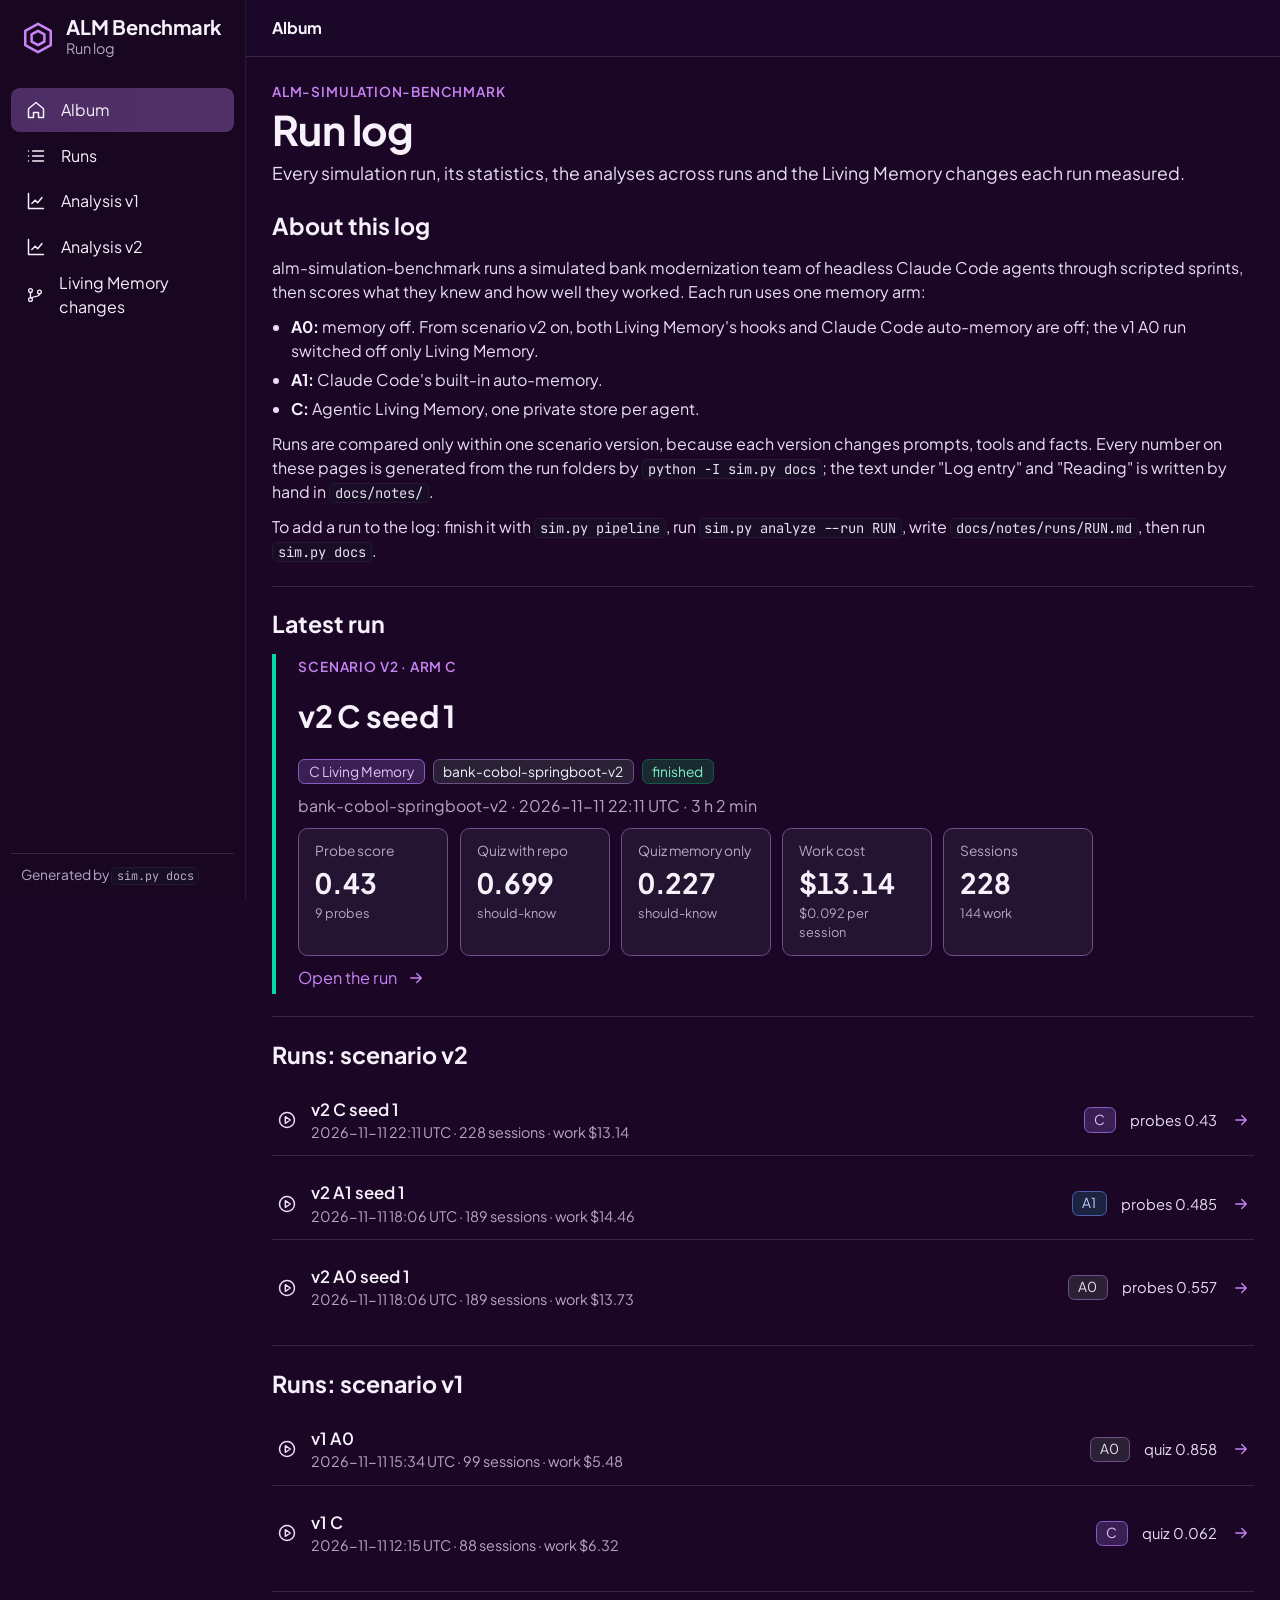
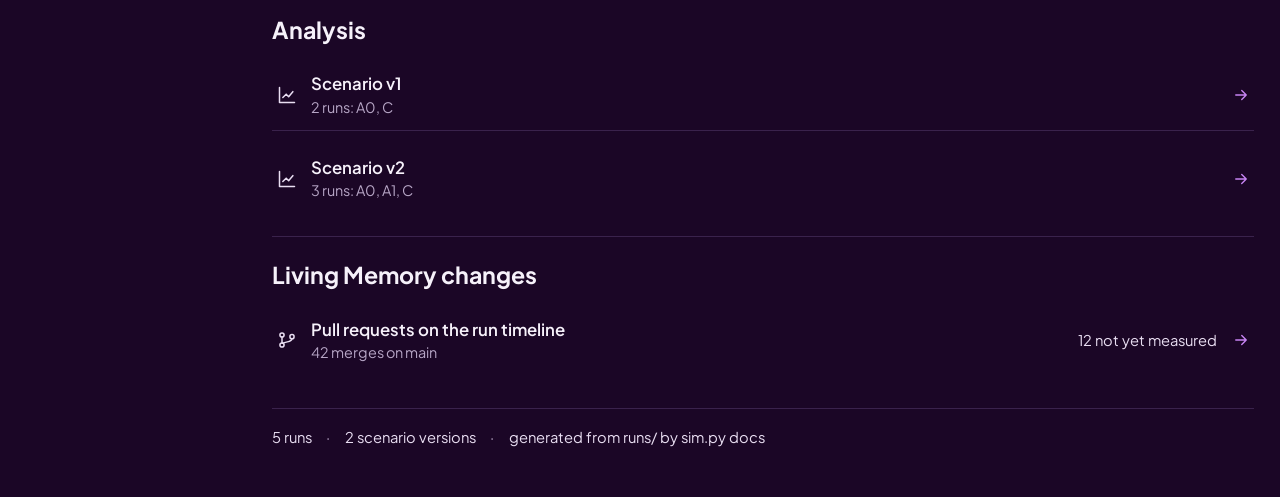
==== docs/index.html @ 25324989 "Run log: docs/ album in Markdown and HTML sim.py docs (simkit/docs.py) writes docs/ from runs/*/ met" ====
<!doctype html>
<html lang="en">
<head>
<meta charset="utf-8">
<meta name="viewport" content="width=device-width, initial-scale=1">
<title>Run log - ALM benchmark run log</title>
<link rel="preconnect" href="https://fonts.googleapis.com">
<link rel="preconnect" href="https://fonts.gstatic.com" crossorigin>
<link rel="stylesheet" href="https://fonts.googleapis.com/css2?family=JetBrains+Mono:wght@400;600&amp;family=Plus+Jakarta+Sans:wght@400;500;600;700&amp;display=swap">
<link rel="stylesheet" href="album.css">
</head>
<body>
<div class="shell">
<aside class="sidebar">
<a class="brand-block" href="index.html"><span class="brand-mark"><svg viewBox="0 0 24 24" width="34" height="34" fill="none" stroke="currentColor" stroke-width="1.8" stroke-linecap="round" stroke-linejoin="round" aria-hidden="true"><path d="M12 2 21 7v10l-9 5-9-5V7z"/><path d="m12 7 4.5 2.5v5L12 17l-4.5-2.5v-5z"/></svg></span><span><span class="brand-name">ALM Benchmark</span><span class="brand-sub">Run log</span></span></a>
<nav class="nav"><a class="nav-item on" href="index.html"><svg viewBox="0 0 24 24" width="20" height="20" fill="none" stroke="currentColor" stroke-width="1.8" stroke-linecap="round" stroke-linejoin="round" aria-hidden="true"><path d="M3 10.5 12 3l9 7.5V21h-6v-6H9v6H3z"/></svg><span>Album</span></a><a class="nav-item" href="index.html#runs-v2"><svg viewBox="0 0 24 24" width="20" height="20" fill="none" stroke="currentColor" stroke-width="1.8" stroke-linecap="round" stroke-linejoin="round" aria-hidden="true"><path d="M8 6h13M8 12h13M8 18h13M3 6h.01M3 12h.01M3 18h.01"/></svg><span>Runs</span></a><a class="nav-item" href="analysis/v1.html"><svg viewBox="0 0 24 24" width="20" height="20" fill="none" stroke="currentColor" stroke-width="1.8" stroke-linecap="round" stroke-linejoin="round" aria-hidden="true"><path d="M3 3v18h18"/><path d="m7 15 4-4 3 3 5-6"/></svg><span>Analysis v1</span></a><a class="nav-item" href="analysis/v2.html"><svg viewBox="0 0 24 24" width="20" height="20" fill="none" stroke="currentColor" stroke-width="1.8" stroke-linecap="round" stroke-linejoin="round" aria-hidden="true"><path d="M3 3v18h18"/><path d="m7 15 4-4 3 3 5-6"/></svg><span>Analysis v2</span></a><a class="nav-item" href="living-memory-changes.html"><svg viewBox="0 0 24 24" width="20" height="20" fill="none" stroke="currentColor" stroke-width="1.8" stroke-linecap="round" stroke-linejoin="round" aria-hidden="true"><circle cx="6" cy="6" r="2.5"/><circle cx="6" cy="18" r="2.5"/><circle cx="18" cy="8" r="2.5"/><path d="M6 8.5v7M18 10.5c0 4-6 3-11.5 5.5"/></svg><span>Living Memory changes</span></a></nav>
<div class="sidebar-foot muted small">Generated by <code>sim.py docs</code></div>
</aside>
<div class="main">
<header class="topbar"><div class="crumbs"><span class="crumb here">Album</span></div></header>
<main class="page">
<div class="page-head"><div class="page-title">
<div class="eyebrow">alm-simulation-benchmark</div>
<h1>Run log</h1>
<p class="page-sub">Every simulation run, its statistics, the analyses across runs and the Living Memory changes each run measured.</p>

</div></div>
<div class="stack"><section class="section"><div class="section-head"><h2>About this log</h2></div><div class="prose"><p>alm-simulation-benchmark runs a simulated bank modernization team of headless Claude Code agents through scripted sprints, then scores what they knew and how well they worked. Each run uses one memory arm:</p>
<ul><li><strong>A0:</strong> memory off. From scenario v2 on, both Living Memory's hooks and Claude Code auto-memory are off; the v1 A0 run switched off only Living Memory.</li><li><strong>A1:</strong> Claude Code's built-in auto-memory.</li><li><strong>C:</strong> Agentic Living Memory, one private store per agent.</li></ul>
<p>Runs are compared only within one scenario version, because each version changes prompts, tools and facts. Every number on these pages is generated from the run folders by <code>python -I sim.py docs</code>; the text under "Log entry" and "Reading" is written by hand in <code>docs/notes/</code>.</p>
<p>To add a run to the log: finish it with <code>sim.py pipeline</code>, run <code>sim.py analyze --run RUN</code>, write <code>docs/notes/runs/RUN.md</code>, then run <code>sim.py docs</code>.</p></div></section>
<section class="section"><div class="section-head"><h2>Latest run</h2></div><div class="featured"><div class="eyebrow">Scenario v2 · arm C</div><h3><a href="runs/bank-cobol-springboot-v2-20261111-161109-C-s1.html">v2 C seed 1</a></h3><div class="page-meta"><span class="status-chip arm-c">C Living Memory</span><span class="status-chip ">bank-cobol-springboot-v2</span><span class="status-chip succeeded">finished</span></div><p class="muted">bank-cobol-springboot-v2 · 2026-11-11 22:11 UTC · 3 h 2 min</p><div class="tiles"><div class="tile"><div class="tile-label">Probe score</div><div class="tile-value">0.43</div><div class="tile-sub">9 probes</div></div><div class="tile"><div class="tile-label">Quiz with repo</div><div class="tile-value">0.699</div><div class="tile-sub">should-know</div></div><div class="tile"><div class="tile-label">Quiz memory only</div><div class="tile-value">0.227</div><div class="tile-sub">should-know</div></div><div class="tile"><div class="tile-label">Work cost</div><div class="tile-value">$13.14</div><div class="tile-sub">$0.092 per session</div></div><div class="tile"><div class="tile-label">Sessions</div><div class="tile-value">228</div><div class="tile-sub">144 work</div></div></div><a class="arrow-link" href="runs/bank-cobol-springboot-v2-20261111-161109-C-s1.html">Open the run <svg viewBox="0 0 24 24" width="18" height="18" fill="none" stroke="currentColor" stroke-width="1.8" stroke-linecap="round" stroke-linejoin="round" aria-hidden="true"><path d="M5 12h14M13 6l6 6-6 6"/></svg></a></div></section>
<section class="section" id="runs-v2"><div class="section-head"><h2>Runs: scenario v2</h2></div><a class="arrow-row" href="runs/bank-cobol-springboot-v2-20261111-161109-C-s1.html"><span class="row-icon"><svg viewBox="0 0 24 24" width="20" height="20" fill="none" stroke="currentColor" stroke-width="1.8" stroke-linecap="round" stroke-linejoin="round" aria-hidden="true"><circle cx="12" cy="12" r="9"/><path d="m10 8 6 4-6 4z"/></svg></span><span class="row-label"><span class="row-title">v2 C seed 1</span><span class="row-sub">2026-11-11 22:11 UTC · 228 sessions · work $13.14</span></span><span class="status-chip arm-c">C</span><span class="row-meta">probes 0.43</span><span class="row-arrow"><svg viewBox="0 0 24 24" width="18" height="18" fill="none" stroke="currentColor" stroke-width="1.8" stroke-linecap="round" stroke-linejoin="round" aria-hidden="true"><path d="M5 12h14M13 6l6 6-6 6"/></svg></span></a><a class="arrow-row" href="runs/bank-cobol-springboot-v2-20261111-120652-A1-s1.html"><span class="row-icon"><svg viewBox="0 0 24 24" width="20" height="20" fill="none" stroke="currentColor" stroke-width="1.8" stroke-linecap="round" stroke-linejoin="round" aria-hidden="true"><circle cx="12" cy="12" r="9"/><path d="m10 8 6 4-6 4z"/></svg></span><span class="row-label"><span class="row-title">v2 A1 seed 1</span><span class="row-sub">2026-11-11 18:06 UTC · 189 sessions · work $14.46</span></span><span class="status-chip arm-a1">A1</span><span class="row-meta">probes 0.485</span><span class="row-arrow"><svg viewBox="0 0 24 24" width="18" height="18" fill="none" stroke="currentColor" stroke-width="1.8" stroke-linecap="round" stroke-linejoin="round" aria-hidden="true"><path d="M5 12h14M13 6l6 6-6 6"/></svg></span></a><a class="arrow-row" href="runs/bank-cobol-springboot-v2-20261111-120632-A0-s1.html"><span class="row-icon"><svg viewBox="0 0 24 24" width="20" height="20" fill="none" stroke="currentColor" stroke-width="1.8" stroke-linecap="round" stroke-linejoin="round" aria-hidden="true"><circle cx="12" cy="12" r="9"/><path d="m10 8 6 4-6 4z"/></svg></span><span class="row-label"><span class="row-title">v2 A0 seed 1</span><span class="row-sub">2026-11-11 18:06 UTC · 189 sessions · work $13.73</span></span><span class="status-chip arm-a0">A0</span><span class="row-meta">probes 0.557</span><span class="row-arrow"><svg viewBox="0 0 24 24" width="18" height="18" fill="none" stroke="currentColor" stroke-width="1.8" stroke-linecap="round" stroke-linejoin="round" aria-hidden="true"><path d="M5 12h14M13 6l6 6-6 6"/></svg></span></a></section>
<section class="section" id="runs-v1"><div class="section-head"><h2>Runs: scenario v1</h2></div><a class="arrow-row" href="runs/bank-cobol-springboot-20261111-093450-memoff.html"><span class="row-icon"><svg viewBox="0 0 24 24" width="20" height="20" fill="none" stroke="currentColor" stroke-width="1.8" stroke-linecap="round" stroke-linejoin="round" aria-hidden="true"><circle cx="12" cy="12" r="9"/><path d="m10 8 6 4-6 4z"/></svg></span><span class="row-label"><span class="row-title">v1 A0</span><span class="row-sub">2026-11-11 15:34 UTC · 99 sessions · work $5.48</span></span><span class="status-chip arm-a0">A0</span><span class="row-meta">quiz 0.858</span><span class="row-arrow"><svg viewBox="0 0 24 24" width="18" height="18" fill="none" stroke="currentColor" stroke-width="1.8" stroke-linecap="round" stroke-linejoin="round" aria-hidden="true"><path d="M5 12h14M13 6l6 6-6 6"/></svg></span></a><a class="arrow-row" href="runs/bank-cobol-springboot-20261111-061514.html"><span class="row-icon"><svg viewBox="0 0 24 24" width="20" height="20" fill="none" stroke="currentColor" stroke-width="1.8" stroke-linecap="round" stroke-linejoin="round" aria-hidden="true"><circle cx="12" cy="12" r="9"/><path d="m10 8 6 4-6 4z"/></svg></span><span class="row-label"><span class="row-title">v1 C</span><span class="row-sub">2026-11-11 12:15 UTC · 88 sessions · work $6.32</span></span><span class="status-chip arm-c">C</span><span class="row-meta">quiz 0.062</span><span class="row-arrow"><svg viewBox="0 0 24 24" width="18" height="18" fill="none" stroke="currentColor" stroke-width="1.8" stroke-linecap="round" stroke-linejoin="round" aria-hidden="true"><path d="M5 12h14M13 6l6 6-6 6"/></svg></span></a></section>
<section class="section" id="analysis"><div class="section-head"><h2>Analysis</h2></div><a class="arrow-row" href="analysis/v1.html"><span class="row-icon"><svg viewBox="0 0 24 24" width="20" height="20" fill="none" stroke="currentColor" stroke-width="1.8" stroke-linecap="round" stroke-linejoin="round" aria-hidden="true"><path d="M3 3v18h18"/><path d="m7 15 4-4 3 3 5-6"/></svg></span><span class="row-label"><span class="row-title">Scenario v1</span><span class="row-sub">2 runs: A0, C</span></span><span class="row-arrow"><svg viewBox="0 0 24 24" width="18" height="18" fill="none" stroke="currentColor" stroke-width="1.8" stroke-linecap="round" stroke-linejoin="round" aria-hidden="true"><path d="M5 12h14M13 6l6 6-6 6"/></svg></span></a><a class="arrow-row" href="analysis/v2.html"><span class="row-icon"><svg viewBox="0 0 24 24" width="20" height="20" fill="none" stroke="currentColor" stroke-width="1.8" stroke-linecap="round" stroke-linejoin="round" aria-hidden="true"><path d="M3 3v18h18"/><path d="m7 15 4-4 3 3 5-6"/></svg></span><span class="row-label"><span class="row-title">Scenario v2</span><span class="row-sub">3 runs: A0, A1, C</span></span><span class="row-arrow"><svg viewBox="0 0 24 24" width="18" height="18" fill="none" stroke="currentColor" stroke-width="1.8" stroke-linecap="round" stroke-linejoin="round" aria-hidden="true"><path d="M5 12h14M13 6l6 6-6 6"/></svg></span></a></section>
<section class="section"><div class="section-head"><h2>Living Memory changes</h2></div><a class="arrow-row" href="living-memory-changes.html"><span class="row-icon"><svg viewBox="0 0 24 24" width="20" height="20" fill="none" stroke="currentColor" stroke-width="1.8" stroke-linecap="round" stroke-linejoin="round" aria-hidden="true"><circle cx="6" cy="6" r="2.5"/><circle cx="6" cy="18" r="2.5"/><circle cx="18" cy="8" r="2.5"/><path d="M6 8.5v7M18 10.5c0 4-6 3-11.5 5.5"/></svg></span><span class="row-label"><span class="row-title">Pull requests on the run timeline</span><span class="row-sub">42 merges on main</span></span><span class="row-meta">12 not yet measured</span><span class="row-arrow"><svg viewBox="0 0 24 24" width="18" height="18" fill="none" stroke="currentColor" stroke-width="1.8" stroke-linecap="round" stroke-linejoin="round" aria-hidden="true"><path d="M5 12h14M13 6l6 6-6 6"/></svg></span></a></section></div>
<footer class="status-strip"><span>5 runs</span><span>2 scenario versions</span><span>generated from runs/ by sim.py docs</span></footer>
</main>
</div>
</div>
</body>
</html>
---- docs/album.css ----
/* Run log album: the look of the Hivemind app (agentic-hivemind-app/src/App.css), dark only. Generated by sim.py docs. */
:root {
  color-scheme: dark;
  --bg: #1b0626; --bg-alt: #251332; --bg-hover: #341848; --bg-sidebar: #190621; --bg-topbar: #1b0727;
  --bg-code: #170d24; --bg-active: #4c2d64; --fg: #f6f1fa; --fg-soft: #e9def2; --muted: #b7a6c6;
  --border: #3a224c; --border-soft: #291738; --border-strong: #6d5188;
  --accent: #c884f4; --accent-soft: #442558; --primary: #019871; --teal: #01dca4;
  --success: #04cf8a; --warn: #f7ae3a; --warn-fg: #fde329; --warn-bg: #44281c; --warn-border: #b99a2a; --error: #ff7a90;
  --font-sans: "Plus Jakarta Sans", "Segoe UI", system-ui, -apple-system, sans-serif;
  --font-mono: "JetBrains Mono", ui-monospace, "Cascadia Code", Consolas, monospace;
  font-family: var(--font-sans); font-size: 16px; line-height: 1.5; color: var(--fg); background: var(--bg);
}
* { box-sizing: border-box; scrollbar-width: thin; scrollbar-color: #4c2d64 transparent; }
body { margin: 0; background: var(--bg); }
a { color: var(--accent); text-decoration: none; }
a:hover { text-decoration: underline; }
a:focus-visible { outline: 2px solid var(--accent); outline-offset: 2px; }
code { font-family: var(--font-mono); font-size: .86em; background: var(--bg-code); border: 1px solid var(--border-soft); border-radius: .3rem; padding: 0 .3rem; overflow-wrap: anywhere; }
pre { background: var(--bg-code); border: 1px solid var(--border); border-radius: .5rem; padding: .8rem 1rem; overflow-x: auto; }
pre code { border: none; padding: 0; background: none; }
.muted { color: var(--muted); }
.small { font-size: .86rem; }

.shell { display: grid; grid-template-columns: 15.4rem minmax(0, 1fr); min-height: 100vh; }
.sidebar { position: sticky; top: 0; height: 100vh; background: var(--bg-sidebar); border-right: 1px solid var(--border-soft);
  display: flex; flex-direction: column; gap: .5rem; padding: 1rem .7rem .9rem; }
.brand-block { display: flex; align-items: center; gap: .7rem; padding: 0 .6rem 1.3rem; color: var(--fg); }
.brand-block:hover { text-decoration: none; }
.brand-mark { color: var(--accent); display: inline-flex; }
.brand-name { display: block; font-size: 1.25rem; font-weight: 700; letter-spacing: -.01em; line-height: 1.1; }
.brand-sub { display: block; color: var(--muted); font-size: .9rem; }
.nav { display: flex; flex-direction: column; gap: .15rem; }
.nav-item { display: flex; align-items: center; gap: .9rem; border-radius: .55rem; min-height: 2.7rem; padding: 0 .95rem; color: var(--fg); font-size: 1rem; }
.nav-item:hover { background: var(--bg-hover); text-decoration: none; }
.nav-item.on { background: linear-gradient(90deg, var(--bg-active), #523168); }
.sidebar-foot { margin-top: auto; border-top: 1px solid var(--border); padding: .7rem .6rem 0; }

.main { display: flex; flex-direction: column; min-width: 0; }
.topbar { position: sticky; top: 0; z-index: 2; display: flex; align-items: center; height: 3.55rem; padding: 0 1.6rem;
  background: var(--bg-topbar); border-bottom: 1px solid var(--border); }
.crumbs { display: flex; align-items: center; gap: .75rem; font-size: 1rem; white-space: nowrap; overflow: hidden; min-width: 0; }
.crumb { color: #dccbe8; }
.crumb.here { color: var(--fg); font-weight: 700; overflow: hidden; text-overflow: ellipsis; }
.crumb-sep { color: var(--muted); }
.page { padding: 1.6rem 1.6rem 3rem; display: flex; flex-direction: column; gap: 1.4rem; min-width: 0; max-width: 92rem; }
.page-head h1 { margin: 0; font-size: 2.55rem; font-weight: 700; letter-spacing: -.015em; line-height: 1.1; }
.page-sub { margin: .45rem 0 0; font-size: 1.1rem; color: var(--fg-soft); }
.page-meta { display: flex; align-items: center; flex-wrap: wrap; gap: .5rem; margin-top: .7rem; }
.eyebrow { text-transform: uppercase; letter-spacing: .06em; color: var(--accent); font-size: .85rem; font-weight: 600; margin-bottom: .35rem; }

.split { display: grid; grid-template-columns: minmax(0, 1fr) minmax(16rem, 24rem); min-width: 0; }
.split-main { padding-right: 1.7rem; min-width: 0; display: flex; flex-direction: column; gap: 1.4rem; }
.split-rail { border-left: 1px solid var(--border-strong); padding-left: 1.6rem; min-width: 0; display: flex; flex-direction: column; gap: 1.3rem; }
.stack { display: flex; flex-direction: column; gap: 1.4rem; min-width: 0; }
.split-main > * + .section, .split-rail > * + .section, .stack > * + .section { border-top: 1px solid var(--border); padding-top: 1.3rem; }
.section { display: flex; flex-direction: column; gap: .75rem; min-width: 0; }
.section-head h2 { margin: 0; font-size: 1.45rem; font-weight: 700; }
.section p { margin: 0; }
.split-rail .section-head h2 { font-size: 1.2rem; }

.status-chip { display: inline-flex; align-items: center; gap: .35rem; padding: .08rem .6rem; border-radius: .4rem;
  border: 1px solid var(--border-strong); background: #2b2136; font-size: .86rem; white-space: nowrap; }
.status-chip.succeeded { background: #192b30; border-color: #165848; color: #7df3c6; }
.status-chip.waiting { background: var(--warn-bg); border-color: var(--warn-border); color: var(--warn-fg); }
.status-chip.arm-c { background: #3a1f55; border-color: #8a5bc0; color: #e0c2fb; }
.status-chip.arm-a1 { background: #1c2340; border-color: #4a5fa8; color: #c2cffb; }
.status-chip.arm-a0 { background: #2b2136; border-color: var(--border-strong); color: var(--fg-soft); }

.tiles { display: grid; grid-template-columns: repeat(auto-fill, minmax(8.8rem, 1fr)); gap: .7rem; }
.tile { border: 1px solid var(--border-strong); border-radius: .6rem; background: var(--bg-alt); padding: .8rem 1rem; }
.tile-label { color: var(--muted); font-size: .86rem; }
.tile-value { font-size: 1.75rem; font-weight: 700; letter-spacing: -.01em; font-variant-numeric: tabular-nums; }
.tile-sub { color: var(--muted); font-size: .8rem; }
.featured { border-left: 4px solid var(--teal); padding: .2rem 0 .2rem 1.4rem; display: flex; flex-direction: column; gap: .6rem; }
.featured h3 { margin: 0; font-size: 1.9rem; letter-spacing: -.01em; }
.featured h3 a { color: var(--fg); }
.arrow-link { display: inline-flex; align-items: center; gap: .6rem; font-size: 1.02rem; align-self: flex-start; }

.arrow-row { display: flex; align-items: center; gap: .9rem; padding: .75rem .3rem; border-bottom: 1px solid var(--border); color: var(--fg); min-width: 0; }
.arrow-row:hover { background: var(--bg-alt); text-decoration: none; }
.arrow-row:last-child { border-bottom: none; }
.row-icon { display: inline-flex; color: var(--fg-soft); flex: none; }
.row-label { flex: 1; min-width: 0; display: flex; flex-direction: column; }
.row-title { font-weight: 600; font-size: 1.05rem; }
.row-sub { color: var(--muted); font-size: .9rem; }
.row-meta { color: var(--fg-soft); white-space: nowrap; font-size: .92rem; }
.row-arrow { color: var(--accent); display: inline-flex; flex: none; }

.table-wrap { overflow-x: auto; border: 1px solid var(--border); border-radius: .55rem; background: var(--bg-alt); }
table { border-collapse: collapse; width: 100%; font-size: .93rem; }
th, td { text-align: left; padding: .5rem .75rem; border-bottom: 1px solid var(--border); vertical-align: top; }
th { color: var(--muted); font-weight: 600; font-size: .82rem; text-transform: uppercase; letter-spacing: .03em; background: #21102e; }
tbody tr:last-child td { border-bottom: none; }
tbody tr:hover td { background: #2c1739; }
td.num { font-family: var(--font-mono); font-size: .86rem; white-space: nowrap; font-variant-numeric: tabular-nums; }
dl.kv { display: grid; grid-template-columns: auto minmax(0, 1fr); gap: .35rem .9rem; margin: 0; font-size: .93rem; }
dl.kv dt { color: var(--muted); }
dl.kv dd { margin: 0; overflow-wrap: anywhere; }
ul.plain { margin: 0; padding-left: 1.1rem; display: flex; flex-direction: column; gap: .35rem; }
.prose { color: var(--fg-soft); display: flex; flex-direction: column; gap: .7rem; }
.prose p, .prose ul { margin: 0; }
.prose ul { padding-left: 1.2rem; display: flex; flex-direction: column; gap: .3rem; }
.prose h3, .prose h4 { margin: .4rem 0 0; color: var(--fg); }
.prose strong { color: var(--fg); }

.status-strip { display: flex; align-items: center; flex-wrap: wrap; gap: .9rem; border-top: 1px solid var(--border); padding-top: 1.1rem; margin-top: .6rem; color: var(--fg-soft); font-size: .92rem; }
.status-strip > span + span::before { content: "\00b7"; margin-right: .9rem; color: var(--muted); }

@media (max-width: 900px) {
  .shell { display: block; }
  .sidebar { position: static; height: auto; border-right: none; border-bottom: 1px solid var(--border-soft); padding: .8rem 1rem; }
  .brand-block { padding: 0 0 .6rem; }
  .nav { flex-direction: row; flex-wrap: wrap; gap: .3rem; }
  .nav-item { min-height: 2.2rem; padding: 0 .7rem; font-size: .92rem; gap: .5rem; }
  .sidebar-foot { display: none; }
  .topbar { padding: 0 1rem; }
  .page { padding: 1.2rem 1rem 2.5rem; }
  .page-head h1 { font-size: 2rem; }
  .split { display: block; }
  .split-main { padding-right: 0; }
  .split-rail { border-left: none; padding-left: 0; border-top: 1px solid var(--border-strong); padding-top: 1.3rem; margin-top: 1.4rem; }
  .row-meta { display: none; }
}
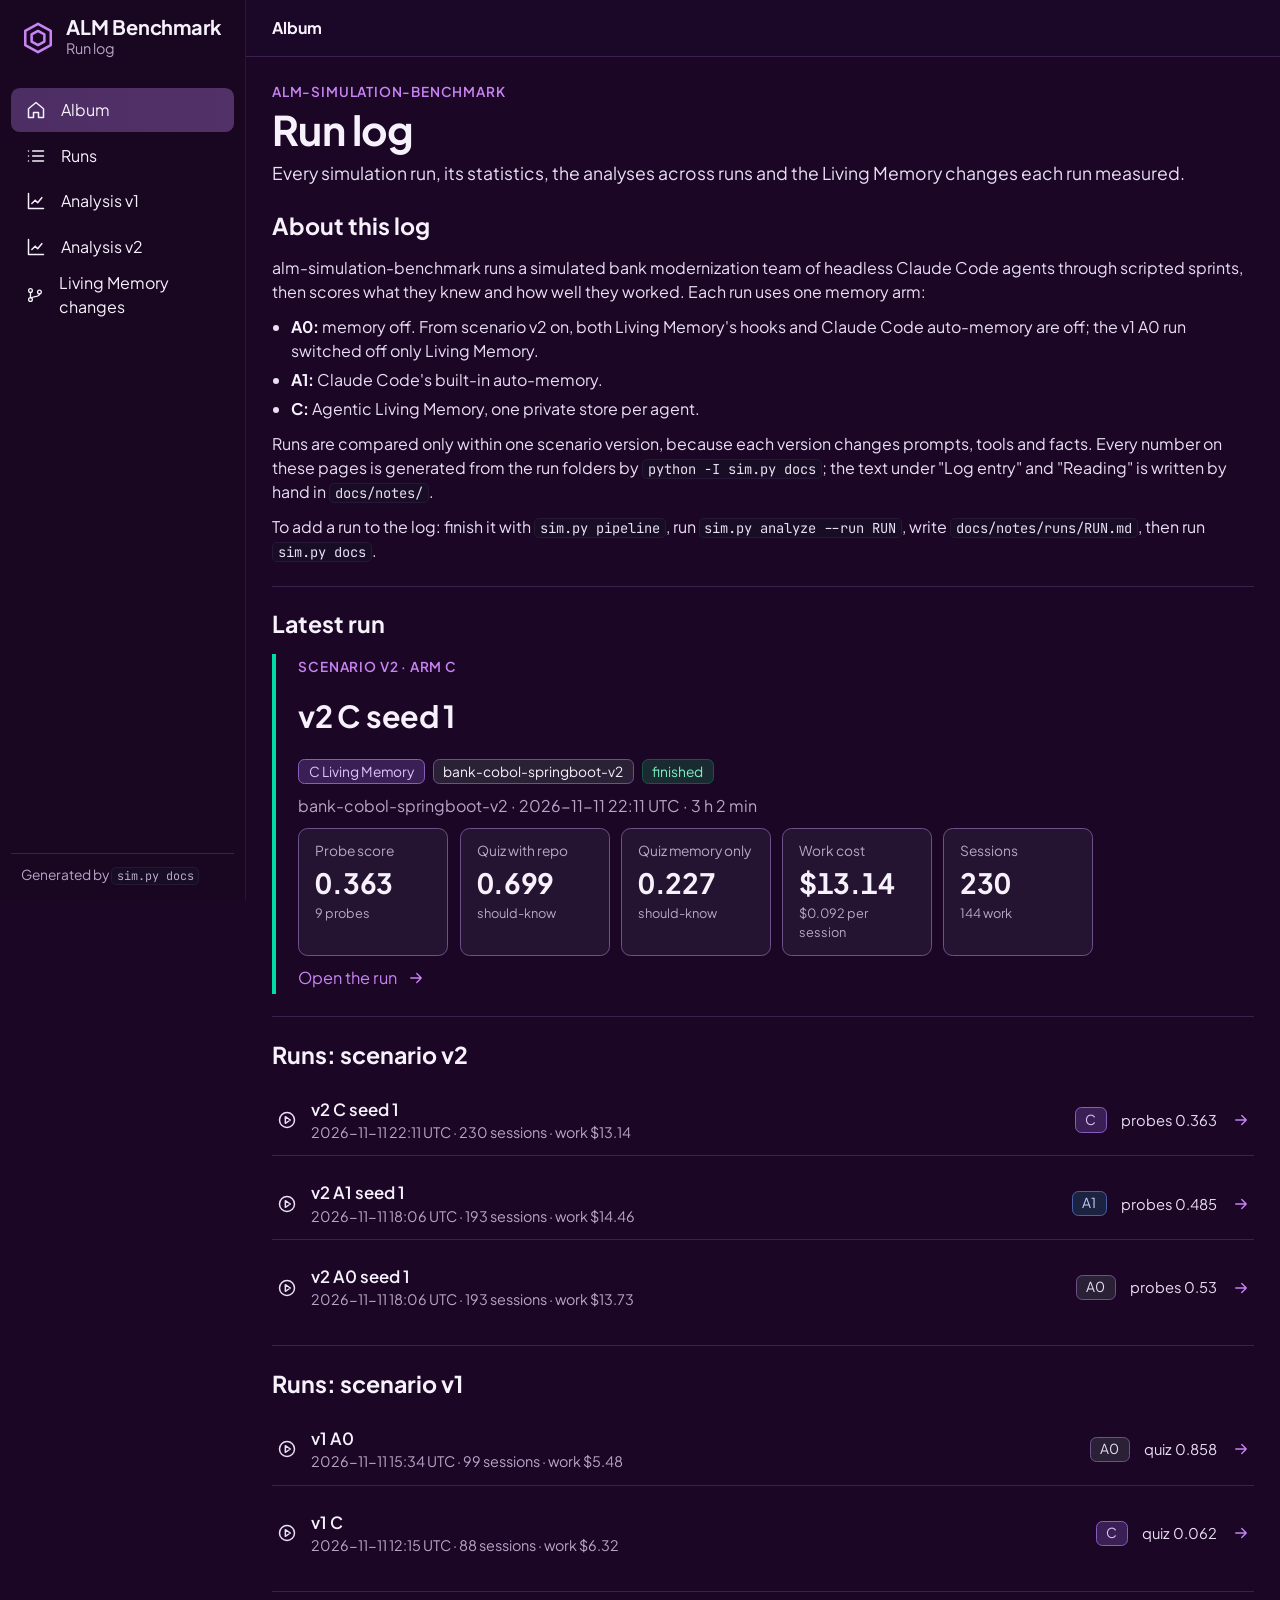
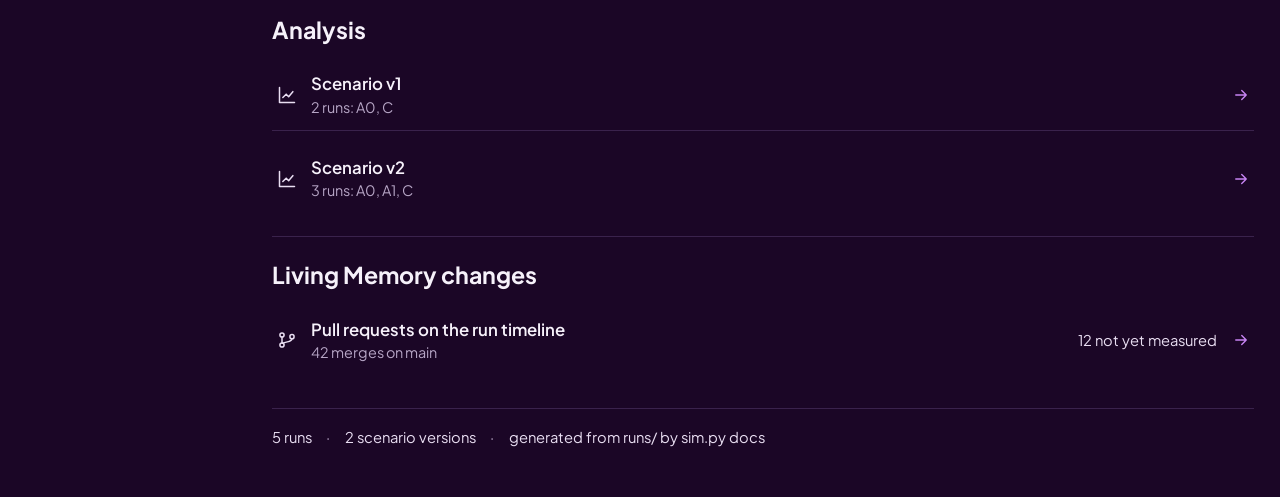
==== commit 22e6f7ea: "Re-grade seed-1 probes; commit the run pages gitignore hid The seed-1 v2 probes were re-graded with " ====
--- a/docs/index.html
+++ b/docs/index.html
@@ -29,8 +29,8 @@
 <ul><li><strong>A0:</strong> memory off. From scenario v2 on, both Living Memory's hooks and Claude Code auto-memory are off; the v1 A0 run switched off only Living Memory.</li><li><strong>A1:</strong> Claude Code's built-in auto-memory.</li><li><strong>C:</strong> Agentic Living Memory, one private store per agent.</li></ul>
 <p>Runs are compared only within one scenario version, because each version changes prompts, tools and facts. Every number on these pages is generated from the run folders by <code>python -I sim.py docs</code>; the text under "Log entry" and "Reading" is written by hand in <code>docs/notes/</code>.</p>
 <p>To add a run to the log: finish it with <code>sim.py pipeline</code>, run <code>sim.py analyze --run RUN</code>, write <code>docs/notes/runs/RUN.md</code>, then run <code>sim.py docs</code>.</p></div></section>
-<section class="section"><div class="section-head"><h2>Latest run</h2></div><div class="featured"><div class="eyebrow">Scenario v2 · arm C</div><h3><a href="runs/bank-cobol-springboot-v2-20261111-161109-C-s1.html">v2 C seed 1</a></h3><div class="page-meta"><span class="status-chip arm-c">C Living Memory</span><span class="status-chip ">bank-cobol-springboot-v2</span><span class="status-chip succeeded">finished</span></div><p class="muted">bank-cobol-springboot-v2 · 2026-11-11 22:11 UTC · 3 h 2 min</p><div class="tiles"><div class="tile"><div class="tile-label">Probe score</div><div class="tile-value">0.43</div><div class="tile-sub">9 probes</div></div><div class="tile"><div class="tile-label">Quiz with repo</div><div class="tile-value">0.699</div><div class="tile-sub">should-know</div></div><div class="tile"><div class="tile-label">Quiz memory only</div><div class="tile-value">0.227</div><div class="tile-sub">should-know</div></div><div class="tile"><div class="tile-label">Work cost</div><div class="tile-value">$13.14</div><div class="tile-sub">$0.092 per session</div></div><div class="tile"><div class="tile-label">Sessions</div><div class="tile-value">228</div><div class="tile-sub">144 work</div></div></div><a class="arrow-link" href="runs/bank-cobol-springboot-v2-20261111-161109-C-s1.html">Open the run <svg viewBox="0 0 24 24" width="18" height="18" fill="none" stroke="currentColor" stroke-width="1.8" stroke-linecap="round" stroke-linejoin="round" aria-hidden="true"><path d="M5 12h14M13 6l6 6-6 6"/></svg></a></div></section>
-<section class="section" id="runs-v2"><div class="section-head"><h2>Runs: scenario v2</h2></div><a class="arrow-row" href="runs/bank-cobol-springboot-v2-20261111-161109-C-s1.html"><span class="row-icon"><svg viewBox="0 0 24 24" width="20" height="20" fill="none" stroke="currentColor" stroke-width="1.8" stroke-linecap="round" stroke-linejoin="round" aria-hidden="true"><circle cx="12" cy="12" r="9"/><path d="m10 8 6 4-6 4z"/></svg></span><span class="row-label"><span class="row-title">v2 C seed 1</span><span class="row-sub">2026-11-11 22:11 UTC · 228 sessions · work $13.14</span></span><span class="status-chip arm-c">C</span><span class="row-meta">probes 0.43</span><span class="row-arrow"><svg viewBox="0 0 24 24" width="18" height="18" fill="none" stroke="currentColor" stroke-width="1.8" stroke-linecap="round" stroke-linejoin="round" aria-hidden="true"><path d="M5 12h14M13 6l6 6-6 6"/></svg></span></a><a class="arrow-row" href="runs/bank-cobol-springboot-v2-20261111-120652-A1-s1.html"><span class="row-icon"><svg viewBox="0 0 24 24" width="20" height="20" fill="none" stroke="currentColor" stroke-width="1.8" stroke-linecap="round" stroke-linejoin="round" aria-hidden="true"><circle cx="12" cy="12" r="9"/><path d="m10 8 6 4-6 4z"/></svg></span><span class="row-label"><span class="row-title">v2 A1 seed 1</span><span class="row-sub">2026-11-11 18:06 UTC · 189 sessions · work $14.46</span></span><span class="status-chip arm-a1">A1</span><span class="row-meta">probes 0.485</span><span class="row-arrow"><svg viewBox="0 0 24 24" width="18" height="18" fill="none" stroke="currentColor" stroke-width="1.8" stroke-linecap="round" stroke-linejoin="round" aria-hidden="true"><path d="M5 12h14M13 6l6 6-6 6"/></svg></span></a><a class="arrow-row" href="runs/bank-cobol-springboot-v2-20261111-120632-A0-s1.html"><span class="row-icon"><svg viewBox="0 0 24 24" width="20" height="20" fill="none" stroke="currentColor" stroke-width="1.8" stroke-linecap="round" stroke-linejoin="round" aria-hidden="true"><circle cx="12" cy="12" r="9"/><path d="m10 8 6 4-6 4z"/></svg></span><span class="row-label"><span class="row-title">v2 A0 seed 1</span><span class="row-sub">2026-11-11 18:06 UTC · 189 sessions · work $13.73</span></span><span class="status-chip arm-a0">A0</span><span class="row-meta">probes 0.557</span><span class="row-arrow"><svg viewBox="0 0 24 24" width="18" height="18" fill="none" stroke="currentColor" stroke-width="1.8" stroke-linecap="round" stroke-linejoin="round" aria-hidden="true"><path d="M5 12h14M13 6l6 6-6 6"/></svg></span></a></section>
+<section class="section"><div class="section-head"><h2>Latest run</h2></div><div class="featured"><div class="eyebrow">Scenario v2 · arm C</div><h3><a href="runs/bank-cobol-springboot-v2-20261111-161109-C-s1.html">v2 C seed 1</a></h3><div class="page-meta"><span class="status-chip arm-c">C Living Memory</span><span class="status-chip ">bank-cobol-springboot-v2</span><span class="status-chip succeeded">finished</span></div><p class="muted">bank-cobol-springboot-v2 · 2026-11-11 22:11 UTC · 3 h 2 min</p><div class="tiles"><div class="tile"><div class="tile-label">Probe score</div><div class="tile-value">0.363</div><div class="tile-sub">9 probes</div></div><div class="tile"><div class="tile-label">Quiz with repo</div><div class="tile-value">0.699</div><div class="tile-sub">should-know</div></div><div class="tile"><div class="tile-label">Quiz memory only</div><div class="tile-value">0.227</div><div class="tile-sub">should-know</div></div><div class="tile"><div class="tile-label">Work cost</div><div class="tile-value">$13.14</div><div class="tile-sub">$0.092 per session</div></div><div class="tile"><div class="tile-label">Sessions</div><div class="tile-value">230</div><div class="tile-sub">144 work</div></div></div><a class="arrow-link" href="runs/bank-cobol-springboot-v2-20261111-161109-C-s1.html">Open the run <svg viewBox="0 0 24 24" width="18" height="18" fill="none" stroke="currentColor" stroke-width="1.8" stroke-linecap="round" stroke-linejoin="round" aria-hidden="true"><path d="M5 12h14M13 6l6 6-6 6"/></svg></a></div></section>
+<section class="section" id="runs-v2"><div class="section-head"><h2>Runs: scenario v2</h2></div><a class="arrow-row" href="runs/bank-cobol-springboot-v2-20261111-161109-C-s1.html"><span class="row-icon"><svg viewBox="0 0 24 24" width="20" height="20" fill="none" stroke="currentColor" stroke-width="1.8" stroke-linecap="round" stroke-linejoin="round" aria-hidden="true"><circle cx="12" cy="12" r="9"/><path d="m10 8 6 4-6 4z"/></svg></span><span class="row-label"><span class="row-title">v2 C seed 1</span><span class="row-sub">2026-11-11 22:11 UTC · 230 sessions · work $13.14</span></span><span class="status-chip arm-c">C</span><span class="row-meta">probes 0.363</span><span class="row-arrow"><svg viewBox="0 0 24 24" width="18" height="18" fill="none" stroke="currentColor" stroke-width="1.8" stroke-linecap="round" stroke-linejoin="round" aria-hidden="true"><path d="M5 12h14M13 6l6 6-6 6"/></svg></span></a><a class="arrow-row" href="runs/bank-cobol-springboot-v2-20261111-120652-A1-s1.html"><span class="row-icon"><svg viewBox="0 0 24 24" width="20" height="20" fill="none" stroke="currentColor" stroke-width="1.8" stroke-linecap="round" stroke-linejoin="round" aria-hidden="true"><circle cx="12" cy="12" r="9"/><path d="m10 8 6 4-6 4z"/></svg></span><span class="row-label"><span class="row-title">v2 A1 seed 1</span><span class="row-sub">2026-11-11 18:06 UTC · 193 sessions · work $14.46</span></span><span class="status-chip arm-a1">A1</span><span class="row-meta">probes 0.485</span><span class="row-arrow"><svg viewBox="0 0 24 24" width="18" height="18" fill="none" stroke="currentColor" stroke-width="1.8" stroke-linecap="round" stroke-linejoin="round" aria-hidden="true"><path d="M5 12h14M13 6l6 6-6 6"/></svg></span></a><a class="arrow-row" href="runs/bank-cobol-springboot-v2-20261111-120632-A0-s1.html"><span class="row-icon"><svg viewBox="0 0 24 24" width="20" height="20" fill="none" stroke="currentColor" stroke-width="1.8" stroke-linecap="round" stroke-linejoin="round" aria-hidden="true"><circle cx="12" cy="12" r="9"/><path d="m10 8 6 4-6 4z"/></svg></span><span class="row-label"><span class="row-title">v2 A0 seed 1</span><span class="row-sub">2026-11-11 18:06 UTC · 193 sessions · work $13.73</span></span><span class="status-chip arm-a0">A0</span><span class="row-meta">probes 0.53</span><span class="row-arrow"><svg viewBox="0 0 24 24" width="18" height="18" fill="none" stroke="currentColor" stroke-width="1.8" stroke-linecap="round" stroke-linejoin="round" aria-hidden="true"><path d="M5 12h14M13 6l6 6-6 6"/></svg></span></a></section>
 <section class="section" id="runs-v1"><div class="section-head"><h2>Runs: scenario v1</h2></div><a class="arrow-row" href="runs/bank-cobol-springboot-20261111-093450-memoff.html"><span class="row-icon"><svg viewBox="0 0 24 24" width="20" height="20" fill="none" stroke="currentColor" stroke-width="1.8" stroke-linecap="round" stroke-linejoin="round" aria-hidden="true"><circle cx="12" cy="12" r="9"/><path d="m10 8 6 4-6 4z"/></svg></span><span class="row-label"><span class="row-title">v1 A0</span><span class="row-sub">2026-11-11 15:34 UTC · 99 sessions · work $5.48</span></span><span class="status-chip arm-a0">A0</span><span class="row-meta">quiz 0.858</span><span class="row-arrow"><svg viewBox="0 0 24 24" width="18" height="18" fill="none" stroke="currentColor" stroke-width="1.8" stroke-linecap="round" stroke-linejoin="round" aria-hidden="true"><path d="M5 12h14M13 6l6 6-6 6"/></svg></span></a><a class="arrow-row" href="runs/bank-cobol-springboot-20261111-061514.html"><span class="row-icon"><svg viewBox="0 0 24 24" width="20" height="20" fill="none" stroke="currentColor" stroke-width="1.8" stroke-linecap="round" stroke-linejoin="round" aria-hidden="true"><circle cx="12" cy="12" r="9"/><path d="m10 8 6 4-6 4z"/></svg></span><span class="row-label"><span class="row-title">v1 C</span><span class="row-sub">2026-11-11 12:15 UTC · 88 sessions · work $6.32</span></span><span class="status-chip arm-c">C</span><span class="row-meta">quiz 0.062</span><span class="row-arrow"><svg viewBox="0 0 24 24" width="18" height="18" fill="none" stroke="currentColor" stroke-width="1.8" stroke-linecap="round" stroke-linejoin="round" aria-hidden="true"><path d="M5 12h14M13 6l6 6-6 6"/></svg></span></a></section>
 <section class="section" id="analysis"><div class="section-head"><h2>Analysis</h2></div><a class="arrow-row" href="analysis/v1.html"><span class="row-icon"><svg viewBox="0 0 24 24" width="20" height="20" fill="none" stroke="currentColor" stroke-width="1.8" stroke-linecap="round" stroke-linejoin="round" aria-hidden="true"><path d="M3 3v18h18"/><path d="m7 15 4-4 3 3 5-6"/></svg></span><span class="row-label"><span class="row-title">Scenario v1</span><span class="row-sub">2 runs: A0, C</span></span><span class="row-arrow"><svg viewBox="0 0 24 24" width="18" height="18" fill="none" stroke="currentColor" stroke-width="1.8" stroke-linecap="round" stroke-linejoin="round" aria-hidden="true"><path d="M5 12h14M13 6l6 6-6 6"/></svg></span></a><a class="arrow-row" href="analysis/v2.html"><span class="row-icon"><svg viewBox="0 0 24 24" width="20" height="20" fill="none" stroke="currentColor" stroke-width="1.8" stroke-linecap="round" stroke-linejoin="round" aria-hidden="true"><path d="M3 3v18h18"/><path d="m7 15 4-4 3 3 5-6"/></svg></span><span class="row-label"><span class="row-title">Scenario v2</span><span class="row-sub">3 runs: A0, A1, C</span></span><span class="row-arrow"><svg viewBox="0 0 24 24" width="18" height="18" fill="none" stroke="currentColor" stroke-width="1.8" stroke-linecap="round" stroke-linejoin="round" aria-hidden="true"><path d="M5 12h14M13 6l6 6-6 6"/></svg></span></a></section>
 <section class="section"><div class="section-head"><h2>Living Memory changes</h2></div><a class="arrow-row" href="living-memory-changes.html"><span class="row-icon"><svg viewBox="0 0 24 24" width="20" height="20" fill="none" stroke="currentColor" stroke-width="1.8" stroke-linecap="round" stroke-linejoin="round" aria-hidden="true"><circle cx="6" cy="6" r="2.5"/><circle cx="6" cy="18" r="2.5"/><circle cx="18" cy="8" r="2.5"/><path d="M6 8.5v7M18 10.5c0 4-6 3-11.5 5.5"/></svg></span><span class="row-label"><span class="row-title">Pull requests on the run timeline</span><span class="row-sub">42 merges on main</span></span><span class="row-meta">12 not yet measured</span><span class="row-arrow"><svg viewBox="0 0 24 24" width="18" height="18" fill="none" stroke="currentColor" stroke-width="1.8" stroke-linecap="round" stroke-linejoin="round" aria-hidden="true"><path d="M5 12h14M13 6l6 6-6 6"/></svg></span></a></section></div>
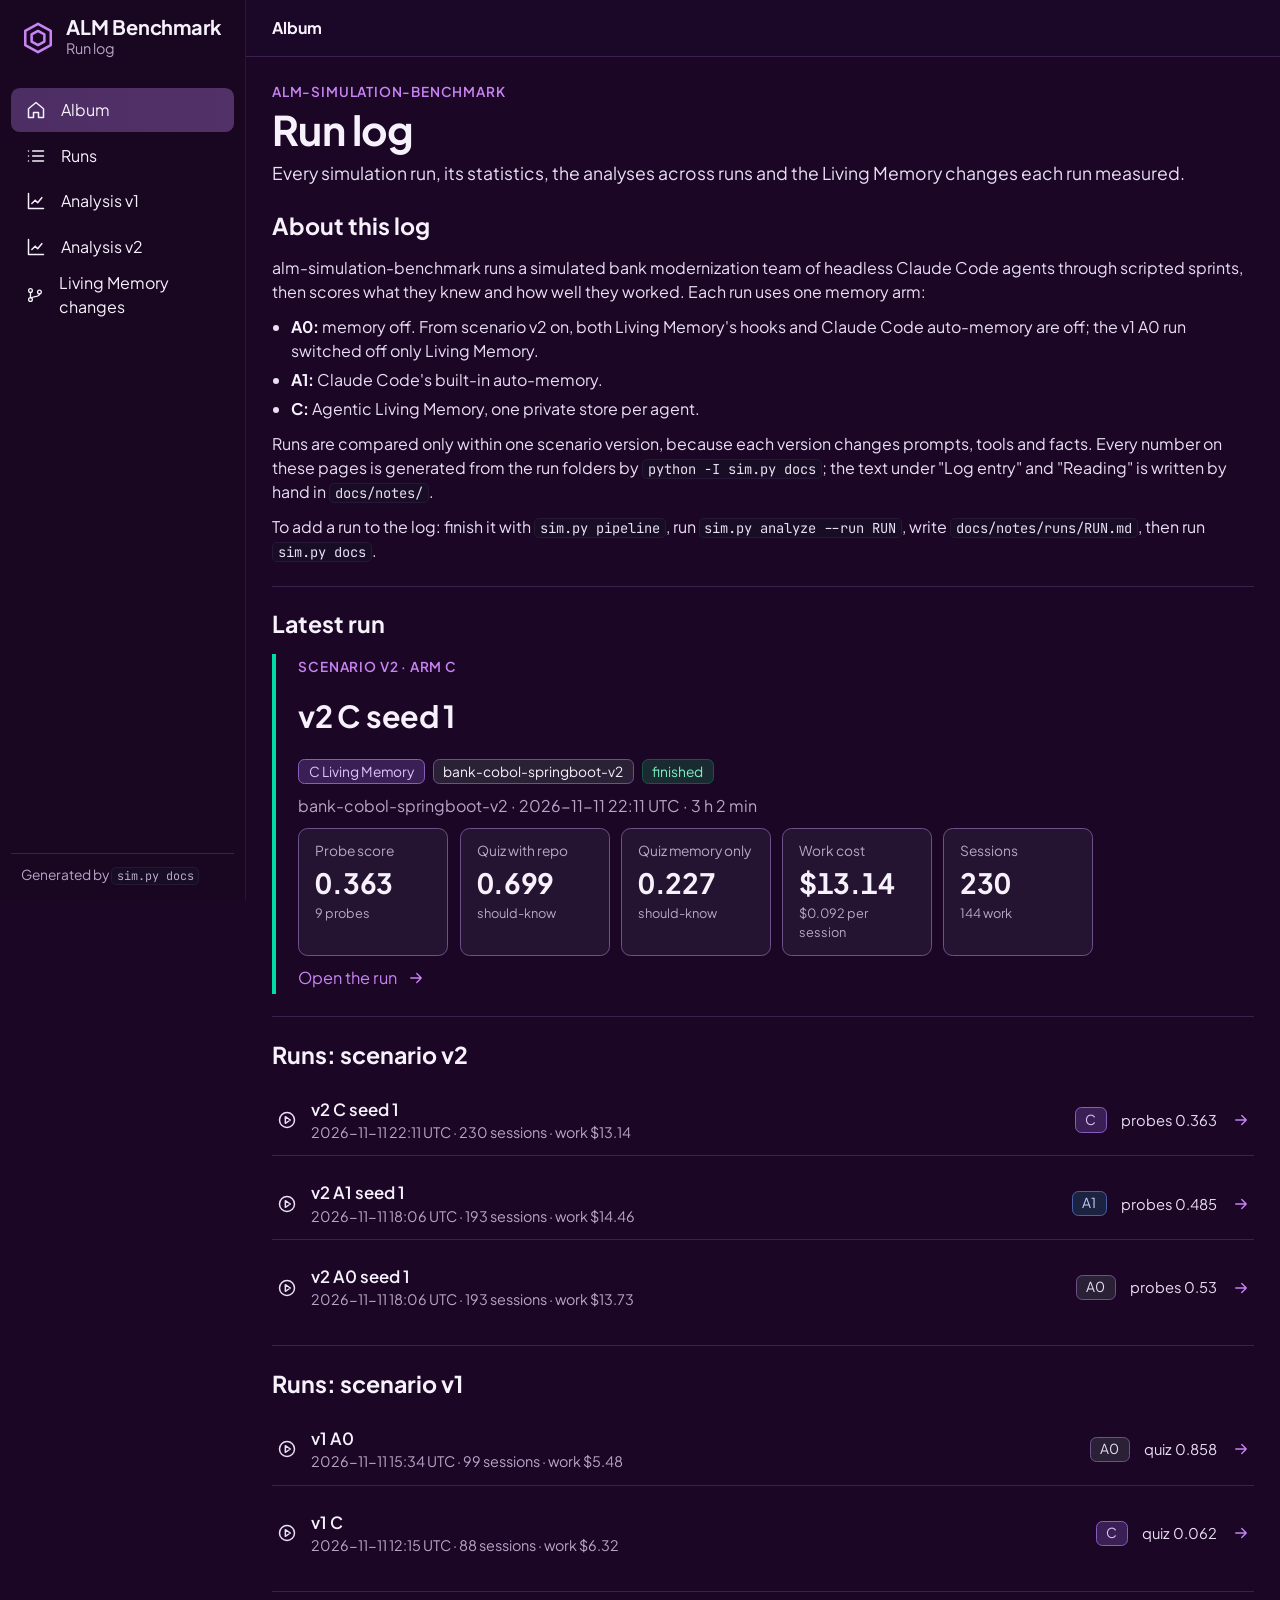
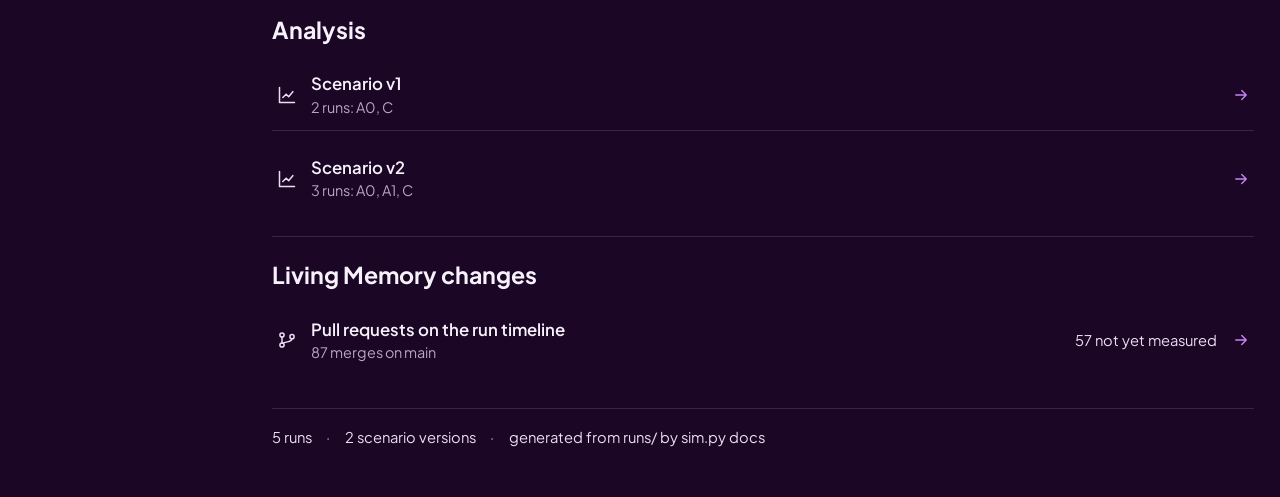
==== commit acd61083: "Catch up with ALM #32 to #54: alm call matching, simulated clock, schema 4 Memory calls: agents now " ====
--- a/docs/index.html
+++ b/docs/index.html
@@ -33,7 +33,7 @@
 <section class="section" id="runs-v2"><div class="section-head"><h2>Runs: scenario v2</h2></div><a class="arrow-row" href="runs/bank-cobol-springboot-v2-20261111-161109-C-s1.html"><span class="row-icon"><svg viewBox="0 0 24 24" width="20" height="20" fill="none" stroke="currentColor" stroke-width="1.8" stroke-linecap="round" stroke-linejoin="round" aria-hidden="true"><circle cx="12" cy="12" r="9"/><path d="m10 8 6 4-6 4z"/></svg></span><span class="row-label"><span class="row-title">v2 C seed 1</span><span class="row-sub">2026-11-11 22:11 UTC · 230 sessions · work $13.14</span></span><span class="status-chip arm-c">C</span><span class="row-meta">probes 0.363</span><span class="row-arrow"><svg viewBox="0 0 24 24" width="18" height="18" fill="none" stroke="currentColor" stroke-width="1.8" stroke-linecap="round" stroke-linejoin="round" aria-hidden="true"><path d="M5 12h14M13 6l6 6-6 6"/></svg></span></a><a class="arrow-row" href="runs/bank-cobol-springboot-v2-20261111-120652-A1-s1.html"><span class="row-icon"><svg viewBox="0 0 24 24" width="20" height="20" fill="none" stroke="currentColor" stroke-width="1.8" stroke-linecap="round" stroke-linejoin="round" aria-hidden="true"><circle cx="12" cy="12" r="9"/><path d="m10 8 6 4-6 4z"/></svg></span><span class="row-label"><span class="row-title">v2 A1 seed 1</span><span class="row-sub">2026-11-11 18:06 UTC · 193 sessions · work $14.46</span></span><span class="status-chip arm-a1">A1</span><span class="row-meta">probes 0.485</span><span class="row-arrow"><svg viewBox="0 0 24 24" width="18" height="18" fill="none" stroke="currentColor" stroke-width="1.8" stroke-linecap="round" stroke-linejoin="round" aria-hidden="true"><path d="M5 12h14M13 6l6 6-6 6"/></svg></span></a><a class="arrow-row" href="runs/bank-cobol-springboot-v2-20261111-120632-A0-s1.html"><span class="row-icon"><svg viewBox="0 0 24 24" width="20" height="20" fill="none" stroke="currentColor" stroke-width="1.8" stroke-linecap="round" stroke-linejoin="round" aria-hidden="true"><circle cx="12" cy="12" r="9"/><path d="m10 8 6 4-6 4z"/></svg></span><span class="row-label"><span class="row-title">v2 A0 seed 1</span><span class="row-sub">2026-11-11 18:06 UTC · 193 sessions · work $13.73</span></span><span class="status-chip arm-a0">A0</span><span class="row-meta">probes 0.53</span><span class="row-arrow"><svg viewBox="0 0 24 24" width="18" height="18" fill="none" stroke="currentColor" stroke-width="1.8" stroke-linecap="round" stroke-linejoin="round" aria-hidden="true"><path d="M5 12h14M13 6l6 6-6 6"/></svg></span></a></section>
 <section class="section" id="runs-v1"><div class="section-head"><h2>Runs: scenario v1</h2></div><a class="arrow-row" href="runs/bank-cobol-springboot-20261111-093450-memoff.html"><span class="row-icon"><svg viewBox="0 0 24 24" width="20" height="20" fill="none" stroke="currentColor" stroke-width="1.8" stroke-linecap="round" stroke-linejoin="round" aria-hidden="true"><circle cx="12" cy="12" r="9"/><path d="m10 8 6 4-6 4z"/></svg></span><span class="row-label"><span class="row-title">v1 A0</span><span class="row-sub">2026-11-11 15:34 UTC · 99 sessions · work $5.48</span></span><span class="status-chip arm-a0">A0</span><span class="row-meta">quiz 0.858</span><span class="row-arrow"><svg viewBox="0 0 24 24" width="18" height="18" fill="none" stroke="currentColor" stroke-width="1.8" stroke-linecap="round" stroke-linejoin="round" aria-hidden="true"><path d="M5 12h14M13 6l6 6-6 6"/></svg></span></a><a class="arrow-row" href="runs/bank-cobol-springboot-20261111-061514.html"><span class="row-icon"><svg viewBox="0 0 24 24" width="20" height="20" fill="none" stroke="currentColor" stroke-width="1.8" stroke-linecap="round" stroke-linejoin="round" aria-hidden="true"><circle cx="12" cy="12" r="9"/><path d="m10 8 6 4-6 4z"/></svg></span><span class="row-label"><span class="row-title">v1 C</span><span class="row-sub">2026-11-11 12:15 UTC · 88 sessions · work $6.32</span></span><span class="status-chip arm-c">C</span><span class="row-meta">quiz 0.062</span><span class="row-arrow"><svg viewBox="0 0 24 24" width="18" height="18" fill="none" stroke="currentColor" stroke-width="1.8" stroke-linecap="round" stroke-linejoin="round" aria-hidden="true"><path d="M5 12h14M13 6l6 6-6 6"/></svg></span></a></section>
 <section class="section" id="analysis"><div class="section-head"><h2>Analysis</h2></div><a class="arrow-row" href="analysis/v1.html"><span class="row-icon"><svg viewBox="0 0 24 24" width="20" height="20" fill="none" stroke="currentColor" stroke-width="1.8" stroke-linecap="round" stroke-linejoin="round" aria-hidden="true"><path d="M3 3v18h18"/><path d="m7 15 4-4 3 3 5-6"/></svg></span><span class="row-label"><span class="row-title">Scenario v1</span><span class="row-sub">2 runs: A0, C</span></span><span class="row-arrow"><svg viewBox="0 0 24 24" width="18" height="18" fill="none" stroke="currentColor" stroke-width="1.8" stroke-linecap="round" stroke-linejoin="round" aria-hidden="true"><path d="M5 12h14M13 6l6 6-6 6"/></svg></span></a><a class="arrow-row" href="analysis/v2.html"><span class="row-icon"><svg viewBox="0 0 24 24" width="20" height="20" fill="none" stroke="currentColor" stroke-width="1.8" stroke-linecap="round" stroke-linejoin="round" aria-hidden="true"><path d="M3 3v18h18"/><path d="m7 15 4-4 3 3 5-6"/></svg></span><span class="row-label"><span class="row-title">Scenario v2</span><span class="row-sub">3 runs: A0, A1, C</span></span><span class="row-arrow"><svg viewBox="0 0 24 24" width="18" height="18" fill="none" stroke="currentColor" stroke-width="1.8" stroke-linecap="round" stroke-linejoin="round" aria-hidden="true"><path d="M5 12h14M13 6l6 6-6 6"/></svg></span></a></section>
-<section class="section"><div class="section-head"><h2>Living Memory changes</h2></div><a class="arrow-row" href="living-memory-changes.html"><span class="row-icon"><svg viewBox="0 0 24 24" width="20" height="20" fill="none" stroke="currentColor" stroke-width="1.8" stroke-linecap="round" stroke-linejoin="round" aria-hidden="true"><circle cx="6" cy="6" r="2.5"/><circle cx="6" cy="18" r="2.5"/><circle cx="18" cy="8" r="2.5"/><path d="M6 8.5v7M18 10.5c0 4-6 3-11.5 5.5"/></svg></span><span class="row-label"><span class="row-title">Pull requests on the run timeline</span><span class="row-sub">42 merges on main</span></span><span class="row-meta">12 not yet measured</span><span class="row-arrow"><svg viewBox="0 0 24 24" width="18" height="18" fill="none" stroke="currentColor" stroke-width="1.8" stroke-linecap="round" stroke-linejoin="round" aria-hidden="true"><path d="M5 12h14M13 6l6 6-6 6"/></svg></span></a></section></div>
+<section class="section"><div class="section-head"><h2>Living Memory changes</h2></div><a class="arrow-row" href="living-memory-changes.html"><span class="row-icon"><svg viewBox="0 0 24 24" width="20" height="20" fill="none" stroke="currentColor" stroke-width="1.8" stroke-linecap="round" stroke-linejoin="round" aria-hidden="true"><circle cx="6" cy="6" r="2.5"/><circle cx="6" cy="18" r="2.5"/><circle cx="18" cy="8" r="2.5"/><path d="M6 8.5v7M18 10.5c0 4-6 3-11.5 5.5"/></svg></span><span class="row-label"><span class="row-title">Pull requests on the run timeline</span><span class="row-sub">87 merges on main</span></span><span class="row-meta">57 not yet measured</span><span class="row-arrow"><svg viewBox="0 0 24 24" width="18" height="18" fill="none" stroke="currentColor" stroke-width="1.8" stroke-linecap="round" stroke-linejoin="round" aria-hidden="true"><path d="M5 12h14M13 6l6 6-6 6"/></svg></span></a></section></div>
 <footer class="status-strip"><span>5 runs</span><span>2 scenario versions</span><span>generated from runs/ by sim.py docs</span></footer>
 </main>
 </div>
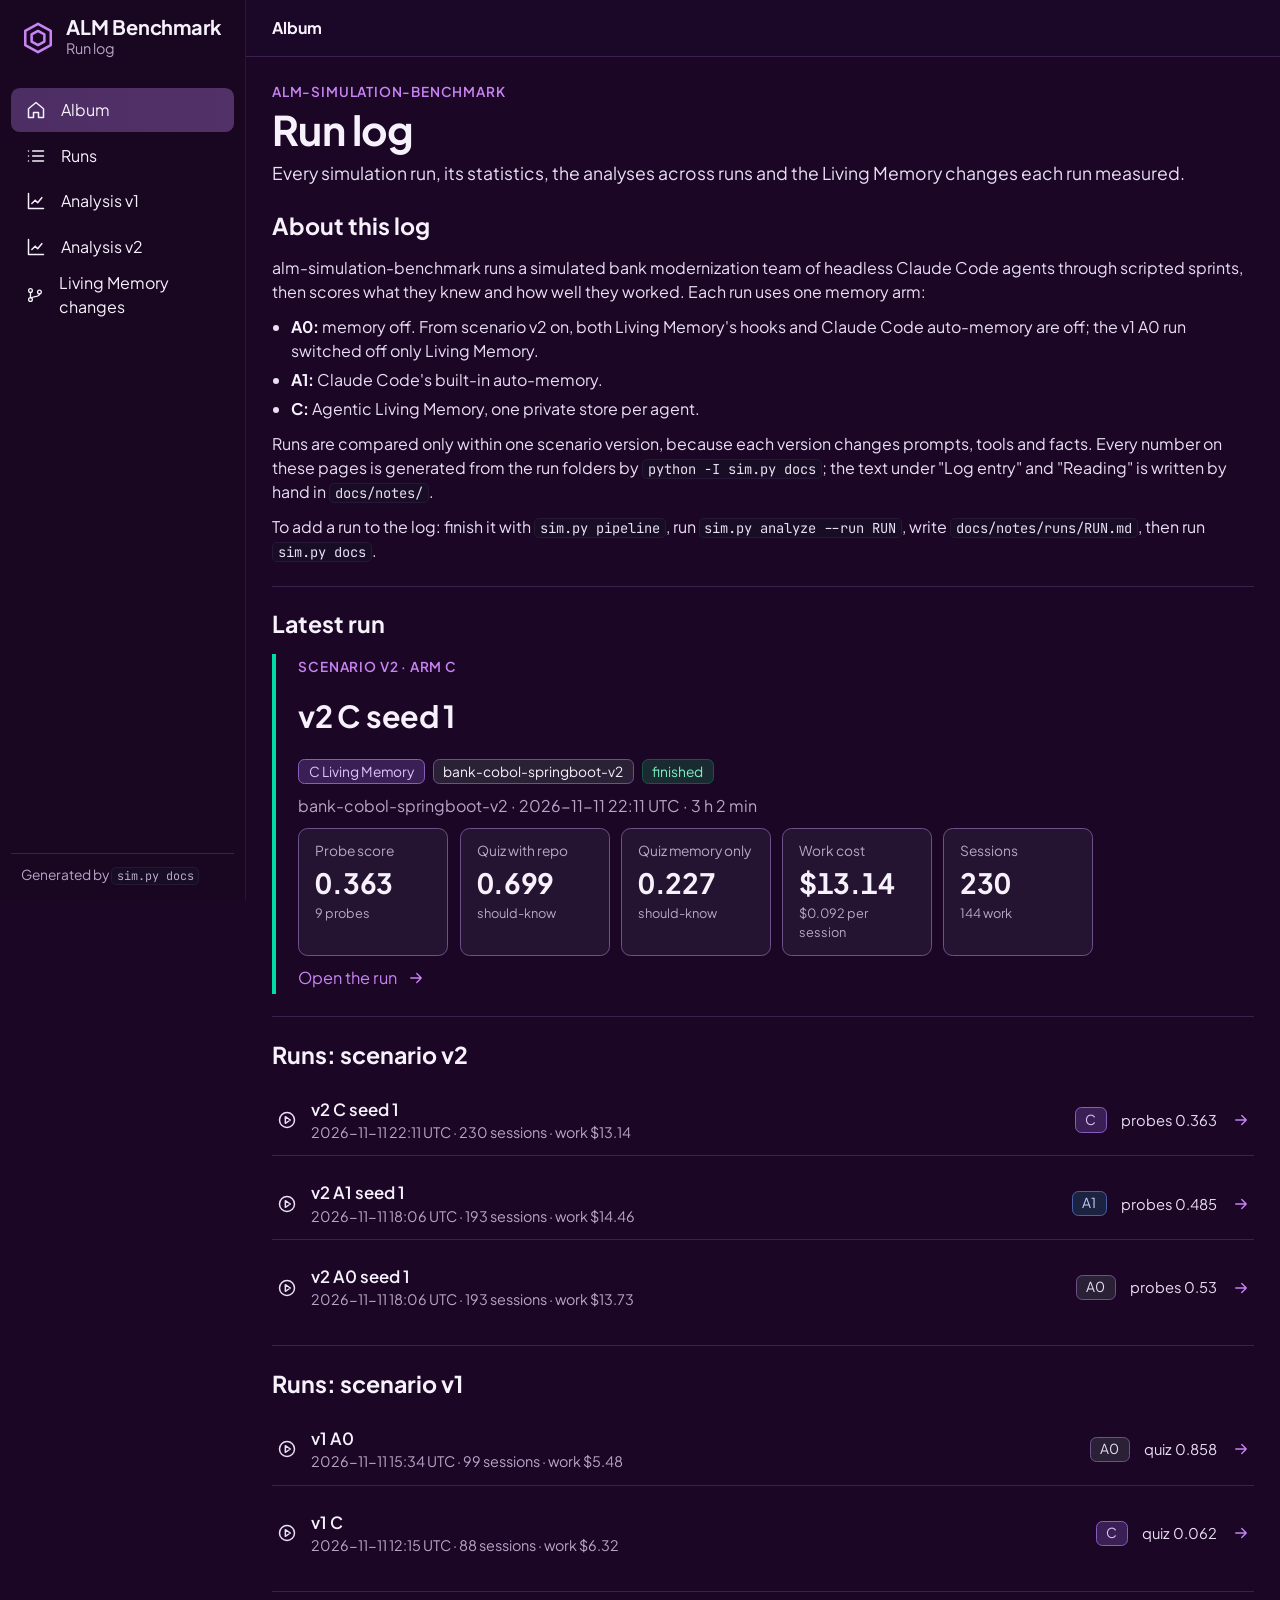
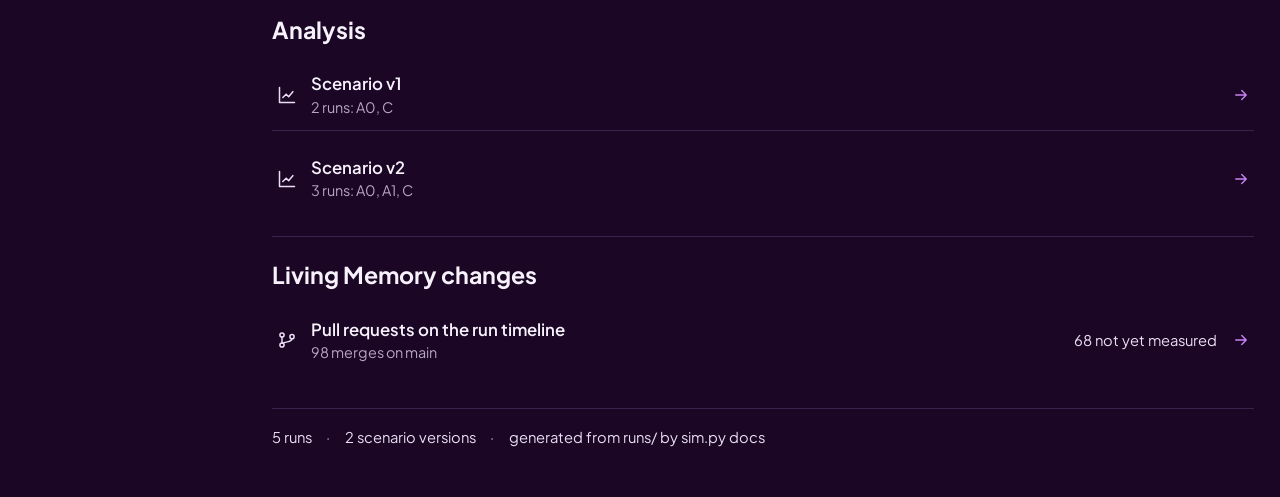
==== commit f76f17ba: "Docs: list the ALM retrieval follow-ups, test clock and eval commits as unmeasured Co-Authored-By: C" ====
--- a/docs/index.html
+++ b/docs/index.html
@@ -33,7 +33,7 @@
 <section class="section" id="runs-v2"><div class="section-head"><h2>Runs: scenario v2</h2></div><a class="arrow-row" href="runs/bank-cobol-springboot-v2-20261111-161109-C-s1.html"><span class="row-icon"><svg viewBox="0 0 24 24" width="20" height="20" fill="none" stroke="currentColor" stroke-width="1.8" stroke-linecap="round" stroke-linejoin="round" aria-hidden="true"><circle cx="12" cy="12" r="9"/><path d="m10 8 6 4-6 4z"/></svg></span><span class="row-label"><span class="row-title">v2 C seed 1</span><span class="row-sub">2026-11-11 22:11 UTC · 230 sessions · work $13.14</span></span><span class="status-chip arm-c">C</span><span class="row-meta">probes 0.363</span><span class="row-arrow"><svg viewBox="0 0 24 24" width="18" height="18" fill="none" stroke="currentColor" stroke-width="1.8" stroke-linecap="round" stroke-linejoin="round" aria-hidden="true"><path d="M5 12h14M13 6l6 6-6 6"/></svg></span></a><a class="arrow-row" href="runs/bank-cobol-springboot-v2-20261111-120652-A1-s1.html"><span class="row-icon"><svg viewBox="0 0 24 24" width="20" height="20" fill="none" stroke="currentColor" stroke-width="1.8" stroke-linecap="round" stroke-linejoin="round" aria-hidden="true"><circle cx="12" cy="12" r="9"/><path d="m10 8 6 4-6 4z"/></svg></span><span class="row-label"><span class="row-title">v2 A1 seed 1</span><span class="row-sub">2026-11-11 18:06 UTC · 193 sessions · work $14.46</span></span><span class="status-chip arm-a1">A1</span><span class="row-meta">probes 0.485</span><span class="row-arrow"><svg viewBox="0 0 24 24" width="18" height="18" fill="none" stroke="currentColor" stroke-width="1.8" stroke-linecap="round" stroke-linejoin="round" aria-hidden="true"><path d="M5 12h14M13 6l6 6-6 6"/></svg></span></a><a class="arrow-row" href="runs/bank-cobol-springboot-v2-20261111-120632-A0-s1.html"><span class="row-icon"><svg viewBox="0 0 24 24" width="20" height="20" fill="none" stroke="currentColor" stroke-width="1.8" stroke-linecap="round" stroke-linejoin="round" aria-hidden="true"><circle cx="12" cy="12" r="9"/><path d="m10 8 6 4-6 4z"/></svg></span><span class="row-label"><span class="row-title">v2 A0 seed 1</span><span class="row-sub">2026-11-11 18:06 UTC · 193 sessions · work $13.73</span></span><span class="status-chip arm-a0">A0</span><span class="row-meta">probes 0.53</span><span class="row-arrow"><svg viewBox="0 0 24 24" width="18" height="18" fill="none" stroke="currentColor" stroke-width="1.8" stroke-linecap="round" stroke-linejoin="round" aria-hidden="true"><path d="M5 12h14M13 6l6 6-6 6"/></svg></span></a></section>
 <section class="section" id="runs-v1"><div class="section-head"><h2>Runs: scenario v1</h2></div><a class="arrow-row" href="runs/bank-cobol-springboot-20261111-093450-memoff.html"><span class="row-icon"><svg viewBox="0 0 24 24" width="20" height="20" fill="none" stroke="currentColor" stroke-width="1.8" stroke-linecap="round" stroke-linejoin="round" aria-hidden="true"><circle cx="12" cy="12" r="9"/><path d="m10 8 6 4-6 4z"/></svg></span><span class="row-label"><span class="row-title">v1 A0</span><span class="row-sub">2026-11-11 15:34 UTC · 99 sessions · work $5.48</span></span><span class="status-chip arm-a0">A0</span><span class="row-meta">quiz 0.858</span><span class="row-arrow"><svg viewBox="0 0 24 24" width="18" height="18" fill="none" stroke="currentColor" stroke-width="1.8" stroke-linecap="round" stroke-linejoin="round" aria-hidden="true"><path d="M5 12h14M13 6l6 6-6 6"/></svg></span></a><a class="arrow-row" href="runs/bank-cobol-springboot-20261111-061514.html"><span class="row-icon"><svg viewBox="0 0 24 24" width="20" height="20" fill="none" stroke="currentColor" stroke-width="1.8" stroke-linecap="round" stroke-linejoin="round" aria-hidden="true"><circle cx="12" cy="12" r="9"/><path d="m10 8 6 4-6 4z"/></svg></span><span class="row-label"><span class="row-title">v1 C</span><span class="row-sub">2026-11-11 12:15 UTC · 88 sessions · work $6.32</span></span><span class="status-chip arm-c">C</span><span class="row-meta">quiz 0.062</span><span class="row-arrow"><svg viewBox="0 0 24 24" width="18" height="18" fill="none" stroke="currentColor" stroke-width="1.8" stroke-linecap="round" stroke-linejoin="round" aria-hidden="true"><path d="M5 12h14M13 6l6 6-6 6"/></svg></span></a></section>
 <section class="section" id="analysis"><div class="section-head"><h2>Analysis</h2></div><a class="arrow-row" href="analysis/v1.html"><span class="row-icon"><svg viewBox="0 0 24 24" width="20" height="20" fill="none" stroke="currentColor" stroke-width="1.8" stroke-linecap="round" stroke-linejoin="round" aria-hidden="true"><path d="M3 3v18h18"/><path d="m7 15 4-4 3 3 5-6"/></svg></span><span class="row-label"><span class="row-title">Scenario v1</span><span class="row-sub">2 runs: A0, C</span></span><span class="row-arrow"><svg viewBox="0 0 24 24" width="18" height="18" fill="none" stroke="currentColor" stroke-width="1.8" stroke-linecap="round" stroke-linejoin="round" aria-hidden="true"><path d="M5 12h14M13 6l6 6-6 6"/></svg></span></a><a class="arrow-row" href="analysis/v2.html"><span class="row-icon"><svg viewBox="0 0 24 24" width="20" height="20" fill="none" stroke="currentColor" stroke-width="1.8" stroke-linecap="round" stroke-linejoin="round" aria-hidden="true"><path d="M3 3v18h18"/><path d="m7 15 4-4 3 3 5-6"/></svg></span><span class="row-label"><span class="row-title">Scenario v2</span><span class="row-sub">3 runs: A0, A1, C</span></span><span class="row-arrow"><svg viewBox="0 0 24 24" width="18" height="18" fill="none" stroke="currentColor" stroke-width="1.8" stroke-linecap="round" stroke-linejoin="round" aria-hidden="true"><path d="M5 12h14M13 6l6 6-6 6"/></svg></span></a></section>
-<section class="section"><div class="section-head"><h2>Living Memory changes</h2></div><a class="arrow-row" href="living-memory-changes.html"><span class="row-icon"><svg viewBox="0 0 24 24" width="20" height="20" fill="none" stroke="currentColor" stroke-width="1.8" stroke-linecap="round" stroke-linejoin="round" aria-hidden="true"><circle cx="6" cy="6" r="2.5"/><circle cx="6" cy="18" r="2.5"/><circle cx="18" cy="8" r="2.5"/><path d="M6 8.5v7M18 10.5c0 4-6 3-11.5 5.5"/></svg></span><span class="row-label"><span class="row-title">Pull requests on the run timeline</span><span class="row-sub">87 merges on main</span></span><span class="row-meta">57 not yet measured</span><span class="row-arrow"><svg viewBox="0 0 24 24" width="18" height="18" fill="none" stroke="currentColor" stroke-width="1.8" stroke-linecap="round" stroke-linejoin="round" aria-hidden="true"><path d="M5 12h14M13 6l6 6-6 6"/></svg></span></a></section></div>
+<section class="section"><div class="section-head"><h2>Living Memory changes</h2></div><a class="arrow-row" href="living-memory-changes.html"><span class="row-icon"><svg viewBox="0 0 24 24" width="20" height="20" fill="none" stroke="currentColor" stroke-width="1.8" stroke-linecap="round" stroke-linejoin="round" aria-hidden="true"><circle cx="6" cy="6" r="2.5"/><circle cx="6" cy="18" r="2.5"/><circle cx="18" cy="8" r="2.5"/><path d="M6 8.5v7M18 10.5c0 4-6 3-11.5 5.5"/></svg></span><span class="row-label"><span class="row-title">Pull requests on the run timeline</span><span class="row-sub">98 merges on main</span></span><span class="row-meta">68 not yet measured</span><span class="row-arrow"><svg viewBox="0 0 24 24" width="18" height="18" fill="none" stroke="currentColor" stroke-width="1.8" stroke-linecap="round" stroke-linejoin="round" aria-hidden="true"><path d="M5 12h14M13 6l6 6-6 6"/></svg></span></a></section></div>
 <footer class="status-strip"><span>5 runs</span><span>2 scenario versions</span><span>generated from runs/ by sim.py docs</span></footer>
 </main>
 </div>
